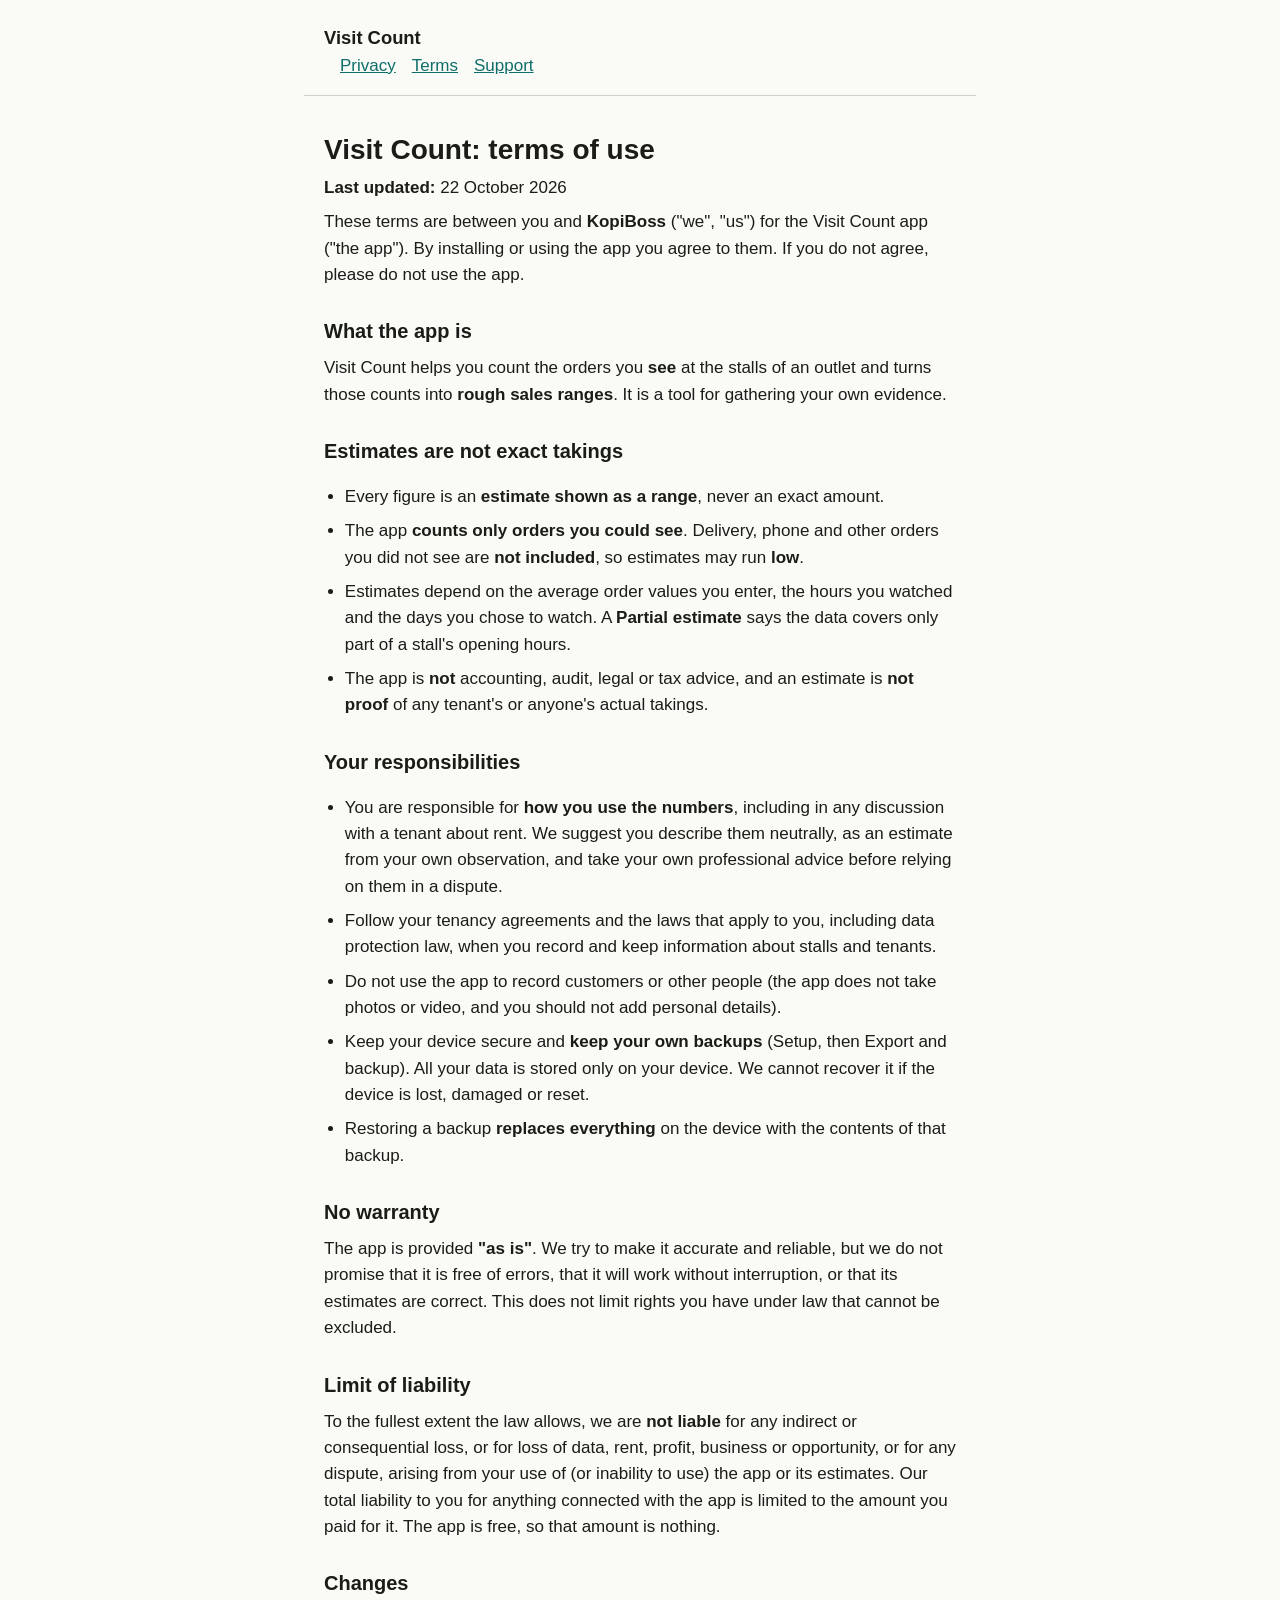
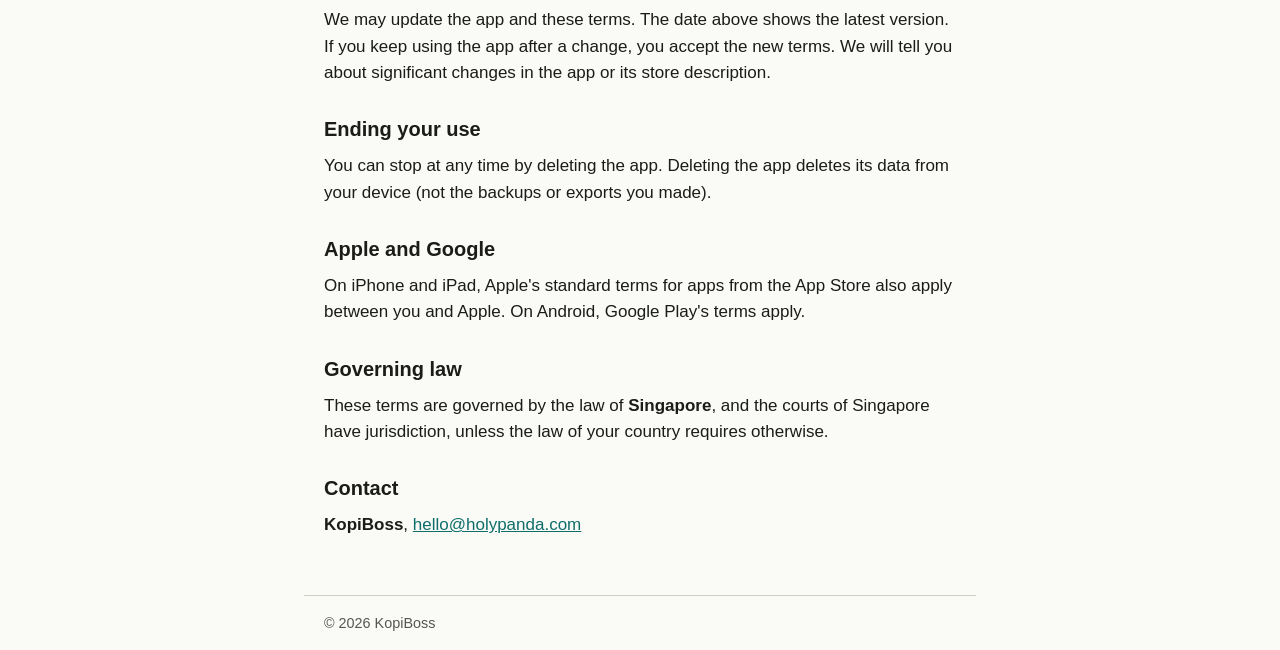
==== terms.html @ 83b465ac "Visit Count: privacy policy, terms of use and support pages Built from docs/legal/ in the app reposi" ====
<!doctype html>
<html lang="en-GB">
<head>
<meta charset="utf-8">
<meta name="viewport" content="width=device-width, initial-scale=1">
<title>Visit Count terms of use</title>
<link rel="stylesheet" href="style.css">
</head>
<body>
<header><a class="brand" href="index.html">Visit Count</a>
<nav><a href="privacy.html">Privacy</a><a href="terms.html">Terms</a><a href="support.html">Support</a></nav></header>
<main>
<h1>Visit Count: terms of use</h1>
<p><strong>Last updated:</strong> 22 October 2026</p>
<p>These terms are between you and <strong>KopiBoss</strong> ("we", "us") for the Visit Count app ("the app"). By installing or using the app you agree to them. If you do not agree, please do not use the app.</p>
<h2>What the app is</h2>
<p>Visit Count helps you count the orders you <strong>see</strong> at the stalls of an outlet and turns those counts into <strong>rough sales ranges</strong>. It is a tool for gathering your own evidence.</p>
<h2>Estimates are not exact takings</h2>
<ul><li>Every figure is an <strong>estimate shown as a range</strong>, never an exact amount.</li><li>The app <strong>counts only orders you could see</strong>. Delivery, phone and other orders you did not see are <strong>not included</strong>, so estimates may run <strong>low</strong>.</li><li>Estimates depend on the average order values you enter, the hours you watched and the days you chose to watch. A <strong>Partial estimate</strong> says the data covers only part of a stall's opening hours.</li><li>The app is <strong>not</strong> accounting, audit, legal or tax advice, and an estimate is <strong>not proof</strong> of any tenant's or anyone's actual takings.</li></ul>
<h2>Your responsibilities</h2>
<ul><li>You are responsible for <strong>how you use the numbers</strong>, including in any discussion with a tenant about rent. We suggest you describe them neutrally, as an estimate from your own observation, and take your own professional advice before relying on them in a dispute.</li><li>Follow your tenancy agreements and the laws that apply to you, including data protection law, when you record and keep information about stalls and tenants.</li><li>Do not use the app to record customers or other people (the app does not take photos or video, and you should not add personal details).</li><li>Keep your device secure and <strong>keep your own backups</strong> (Setup, then Export and backup). All your data is stored only on your device. We cannot recover it if the device is lost, damaged or reset.</li><li>Restoring a backup <strong>replaces everything</strong> on the device with the contents of that backup.</li></ul>
<h2>No warranty</h2>
<p>The app is provided <strong>"as is"</strong>. We try to make it accurate and reliable, but we do not promise that it is free of errors, that it will work without interruption, or that its estimates are correct. This does not limit rights you have under law that cannot be excluded.</p>
<h2>Limit of liability</h2>
<p>To the fullest extent the law allows, we are <strong>not liable</strong> for any indirect or consequential loss, or for loss of data, rent, profit, business or opportunity, or for any dispute, arising from your use of (or inability to use) the app or its estimates. Our total liability to you for anything connected with the app is limited to the amount you paid for it. The app is free, so that amount is nothing.</p>
<h2>Changes</h2>
<p>We may update the app and these terms. The date above shows the latest version. If you keep using the app after a change, you accept the new terms. We will tell you about significant changes in the app or its store description.</p>
<h2>Ending your use</h2>
<p>You can stop at any time by deleting the app. Deleting the app deletes its data from your device (not the backups or exports you made).</p>
<h2>Apple and Google</h2>
<p>On iPhone and iPad, Apple's standard terms for apps from the App Store also apply between you and Apple. On Android, Google Play's terms apply.</p>
<h2>Governing law</h2>
<p>These terms are governed by the law of <strong>Singapore</strong>, and the courts of Singapore have jurisdiction, unless the law of your country requires otherwise.</p>
<h2>Contact</h2>
<p><strong>KopiBoss</strong>, <a href="mailto:hello@holypanda.com">hello@holypanda.com</a></p>
</main>
<footer>&copy; 2026 KopiBoss</footer>
</body>
</html>
---- style.css ----
:root { --bg:#fafaf7; --text:#1b1b18; --sec:#555551; --primary:#0f6e6a; --line:#cfcfc6; }
@media (prefers-color-scheme: dark) {
  :root { --bg:#121412; --text:#ecece6; --sec:#b5b5ad; --primary:#6fd0c9; --line:#3a3d3a; }
}
* { box-sizing: border-box; }
body { margin:0; background:var(--bg); color:var(--text);
  font:17px/1.55 -apple-system, BlinkMacSystemFont, "Segoe UI", Roboto, sans-serif; }
main, header, footer { max-width: 42rem; margin: 0 auto; padding: 1rem 1.25rem; }
header { padding-top: 1.5rem; border-bottom: 1px solid var(--line); }
header a.brand { font-weight: 700; font-size: 1.15rem; color: var(--text); text-decoration: none; }
nav a { margin-left: 1rem; color: var(--primary); }
h1 { font-size: 1.75rem; line-height: 1.25; margin: 1.25rem 0 .5rem; }
h2 { font-size: 1.25rem; margin: 1.75rem 0 .4rem; }
p, li { margin: .5rem 0; }
a { color: var(--primary); }
ul { padding-left: 1.3rem; }
footer { color: var(--sec); font-size: .9rem; border-top: 1px solid var(--line); margin-top: 2rem; }
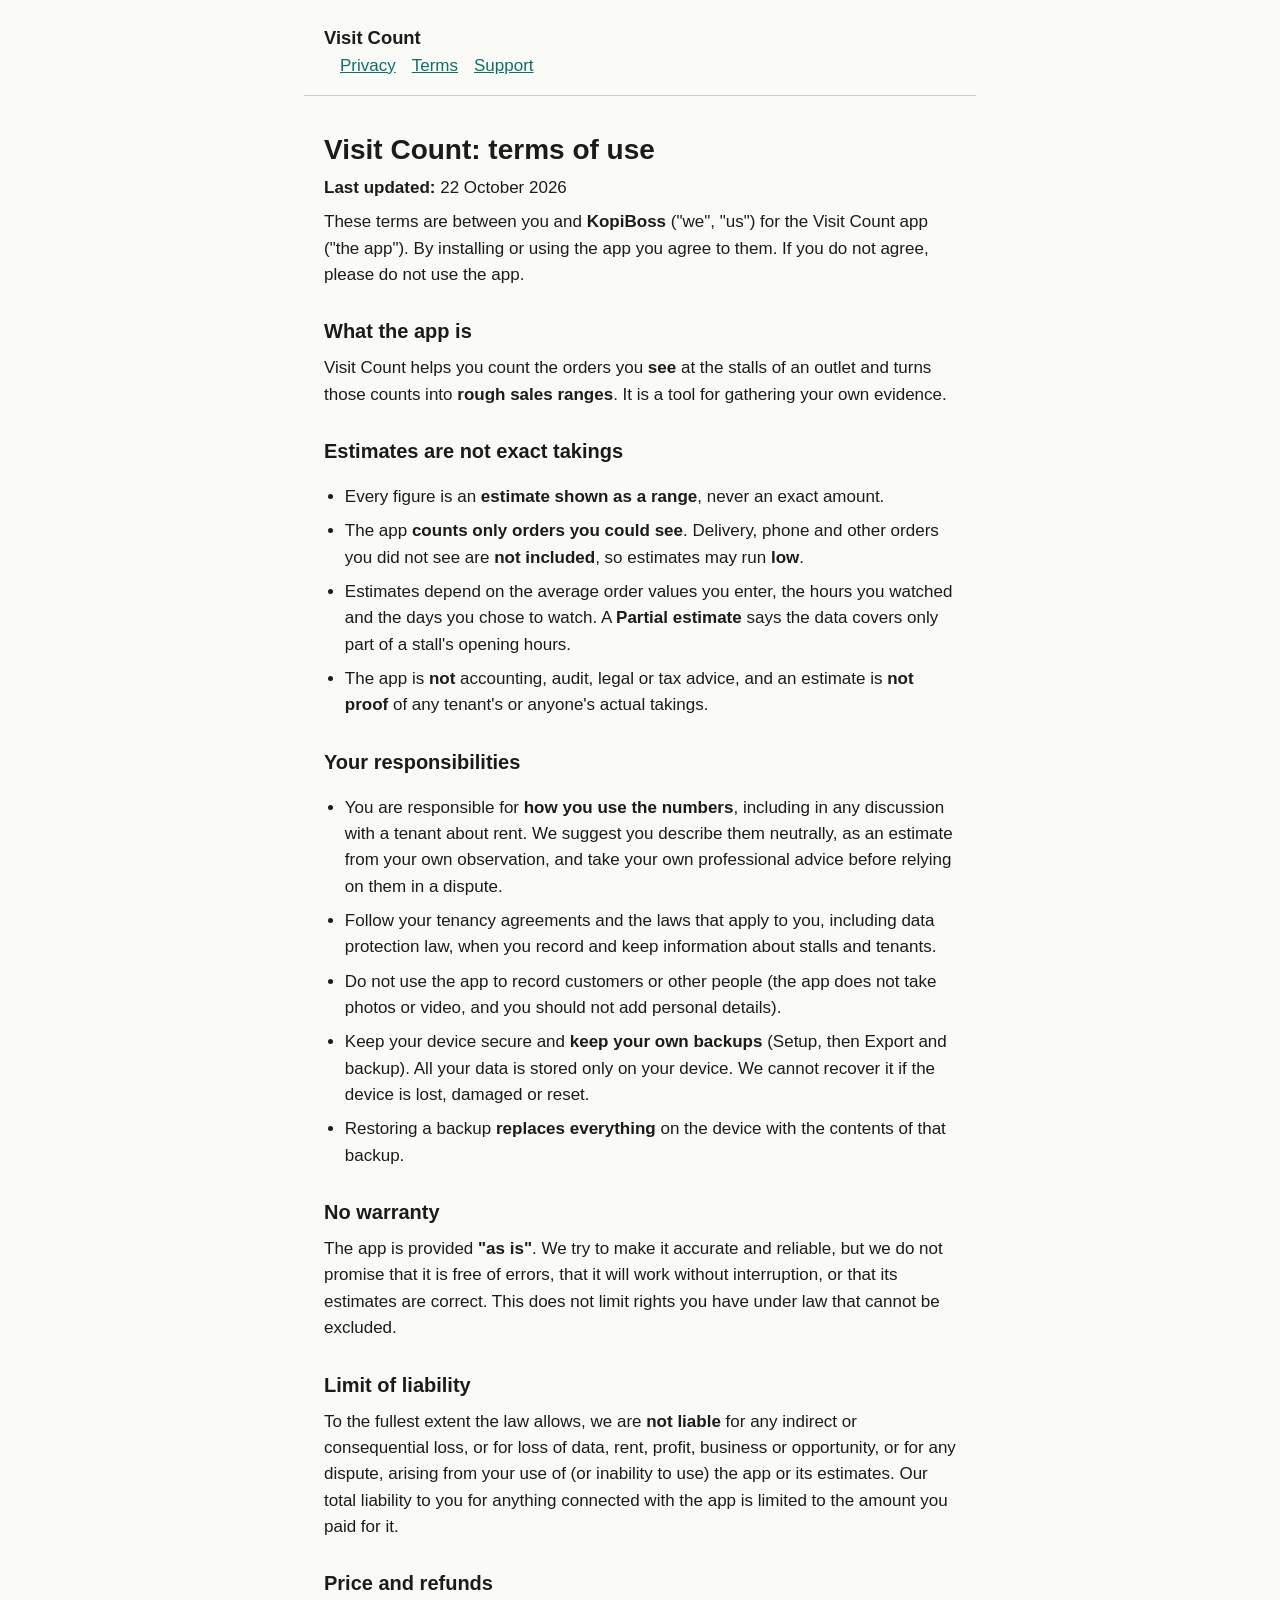
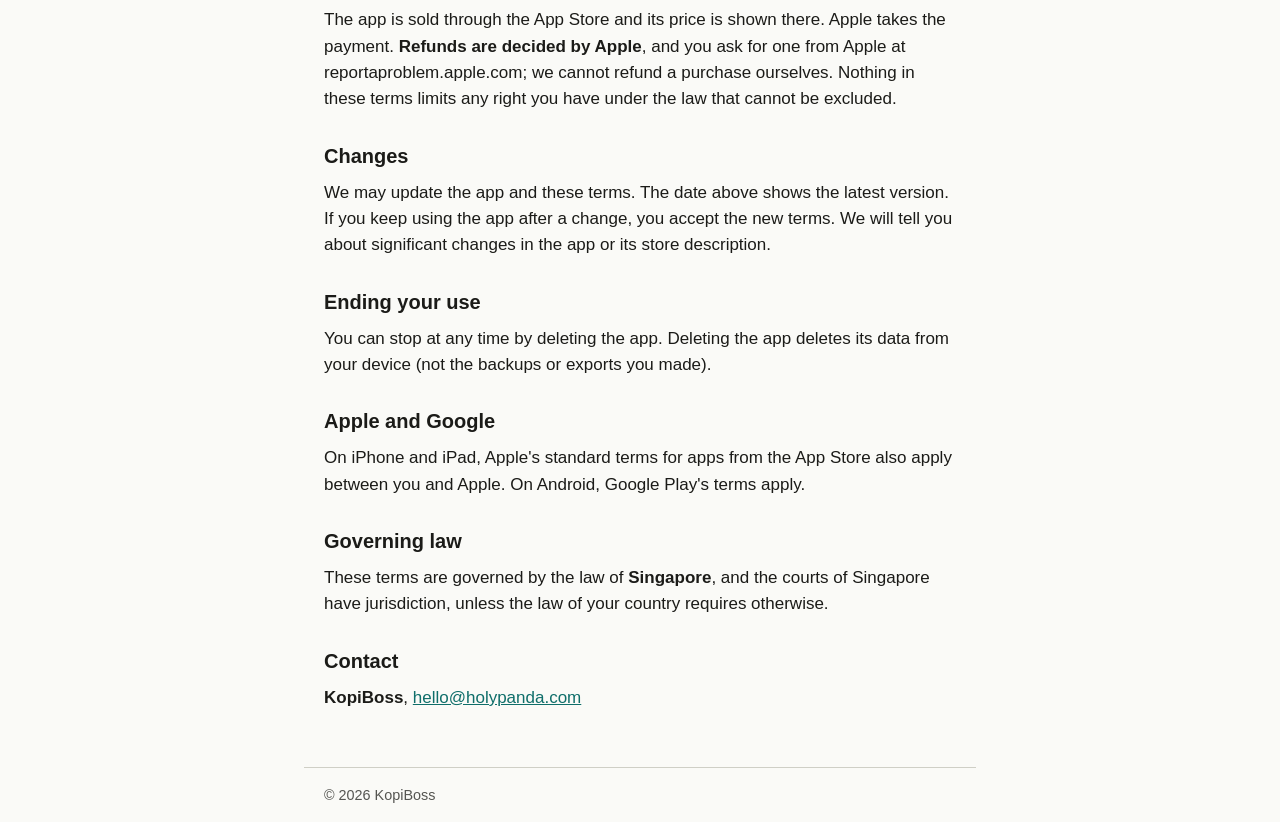
==== commit 197720b4: "Terms and support: the app is paid (S$9.98); refunds are handled by Apple Co-Authored-By: Claude Son" ====
--- a/terms.html
+++ b/terms.html
@@ -22,7 +22,9 @@
 <h2>No warranty</h2>
 <p>The app is provided <strong>"as is"</strong>. We try to make it accurate and reliable, but we do not promise that it is free of errors, that it will work without interruption, or that its estimates are correct. This does not limit rights you have under law that cannot be excluded.</p>
 <h2>Limit of liability</h2>
-<p>To the fullest extent the law allows, we are <strong>not liable</strong> for any indirect or consequential loss, or for loss of data, rent, profit, business or opportunity, or for any dispute, arising from your use of (or inability to use) the app or its estimates. Our total liability to you for anything connected with the app is limited to the amount you paid for it. The app is free, so that amount is nothing.</p>
+<p>To the fullest extent the law allows, we are <strong>not liable</strong> for any indirect or consequential loss, or for loss of data, rent, profit, business or opportunity, or for any dispute, arising from your use of (or inability to use) the app or its estimates. Our total liability to you for anything connected with the app is limited to the amount you paid for it.</p>
+<h2>Price and refunds</h2>
+<p>The app is sold through the App Store and its price is shown there. Apple takes the payment. <strong>Refunds are decided by Apple</strong>, and you ask for one from Apple at reportaproblem.apple.com; we cannot refund a purchase ourselves. Nothing in these terms limits any right you have under the law that cannot be excluded.</p>
 <h2>Changes</h2>
 <p>We may update the app and these terms. The date above shows the latest version. If you keep using the app after a change, you accept the new terms. We will tell you about significant changes in the app or its store description.</p>
 <h2>Ending your use</h2>
